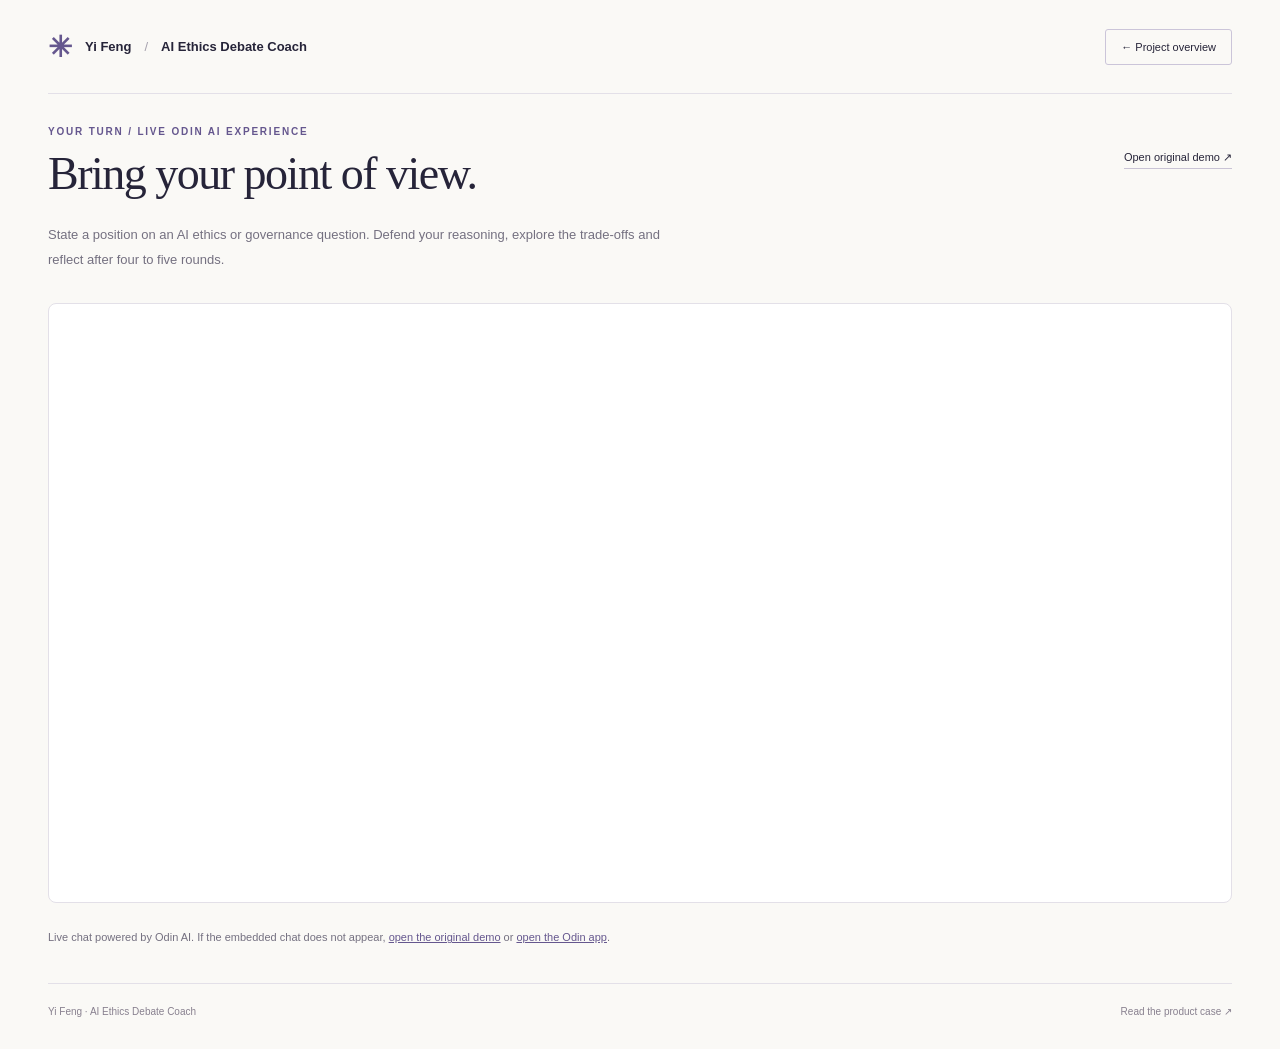
==== debate.html @ d1178a51 "Add AI ethics debate coach case study and live embed Document the conversation flow, RTRI prompt, kn" ====
<!doctype html>
<html lang="en">
<head><meta charset="utf-8"><meta name="viewport" content="width=device-width,initial-scale=1"><title>Try the AI Ethics Debate Coach · Yi Feng</title><link rel="stylesheet" href="styles.css"></head>
<body>
  <header class="nav"><a class="brand" href="./"><span aria-hidden="true">✳</span> Yi Feng <i>/</i> AI Ethics Debate Coach</a><nav><a class="nav-cta" href="./">← Project overview</a></nav></header>
  <main class="chat-main"><section class="chat-heading"><div><p class="eyebrow">YOUR TURN / LIVE ODIN AI EXPERIENCE</p><h1>Bring your point of view.</h1><p>State a position on an AI ethics or governance question. Defend your reasoning, explore the trade-offs and reflect after four to five rounds.</p></div><a class="text-link" href="https://jarosenblum.github.io/Odin/yi-1.html" target="_blank" rel="noopener">Open original demo ↗</a></section><section class="chat-frame" aria-label="Odin AI debate coach"><div id="odin-chatbot"></div></section><p class="embed-note">Live chat powered by Odin AI. If the embedded chat does not appear, <a href="https://jarosenblum.github.io/Odin/yi-1.html" target="_blank" rel="noopener">open the original demo</a> or <a href="https://app.getodin.ai/project/7f9a1a81f8964af6b5eff3/chat/11fe3f4ec80b4e45bf3dbf?agent=default" target="_blank" rel="noopener">open the Odin app</a>.</p></main>
  <footer><span>Yi Feng · AI Ethics Debate Coach</span><a href="./">Read the product case ↗</a></footer>
  <script>window.project_id = "7f9a1a81f8964af6b5eff3"; window.frame_type = "window";</script>
  <script src="https://app.getodin.ai/loader.min.js" project_id="7f9a1a81f8964af6b5eff3" frame_type="window" defer></script>
</body>
</html>
---- styles.css ----
:root{--ink:#262439;--muted:#747080;--accent:#65578e;--paper:#faf9f6;--line:#e3e0e8;--serif:Georgia,'Times New Roman',serif}*{box-sizing:border-box}html{scroll-behavior:smooth}body{margin:0;background:var(--paper);color:var(--ink);font-family:Arial,Helvetica,sans-serif;-webkit-font-smoothing:antialiased}a{color:inherit}button{font:inherit}a,button{touch-action:manipulation}.nav,main,footer{width:min(1240px,calc(100% - 96px));margin:auto}.nav{height:94px;border-bottom:1px solid var(--line);display:flex;justify-content:space-between;align-items:center}.brand{display:flex;gap:13px;align-items:center;text-decoration:none;font-size:13px;font-weight:600}.brand span{font-size:29px;color:var(--accent)}.brand i{font-style:normal;color:#a6a2ae;font-weight:400}.nav nav{display:flex;gap:25px;align-items:center;font-size:11px}.nav nav a{text-decoration:none}.nav-cta{border:1px solid #cbc5d9;padding:11px 15px;border-radius:3px}.hero{padding:72px 0 62px;display:grid;grid-template-columns:1.2fr 1fr;gap:90px;align-items:center}.eyebrow{font-size:10px;font-weight:600;letter-spacing:1.8px;color:var(--accent);margin:0 0 23px}h1{font:normal clamp(60px,6.8vw,88px)/1.02 var(--serif);letter-spacing:-3px;margin:0 0 25px}h1 em,h2 em{font-style:normal;color:var(--accent)}.lead{max-width:470px;color:var(--muted);font-size:16px;line-height:1.85;margin:0}.actions{display:flex;gap:23px;align-items:center;flex-wrap:wrap;margin:29px 0}.button{display:inline-flex;gap:26px;align-items:center;text-decoration:none;font-size:12px;border-radius:3px;padding:15px 20px}.primary{color:#fff;background:var(--accent)}.primary:hover{background:#514370}.text-link{font-size:11px;text-decoration:none;border-bottom:1px solid #c9c3d5;padding-bottom:4px}.tags{display:flex;gap:8px;flex-wrap:wrap}.tags span{font-size:9px;padding:7px 10px;border:1px solid var(--line);border-radius:3px;color:var(--muted)}.flow-card{background:white;border:1px solid var(--line);border-radius:8px;box-shadow:0 16px 45px #30204405;padding:26px 29px}.flow-top{display:flex;gap:8px;align-items:center;font-size:9px;font-weight:600;letter-spacing:1.2px;color:var(--accent)}.tiny-dot{width:5px;height:5px;background:var(--accent);border-radius:50%}.round-pill{margin-left:auto;font-size:9px;font-weight:400;letter-spacing:0;background:#f2eff7;padding:6px 9px;border-radius:20px;color:var(--accent)}.flow-card ol{list-style:none;padding:0;margin:26px 0 20px}.flow-card li{display:flex;gap:18px;align-items:flex-start;position:relative;padding-bottom:28px}.flow-card li:last-child{padding-bottom:0}.flow-card li:not(:last-child):before{content:'';position:absolute;height:calc(100% - 24px);width:1px;background:var(--line);left:13px;top:29px}.step-no{font-size:10px;color:var(--accent);border:1px solid #ded7eb;border-radius:50%;width:27px;height:27px;display:grid;place-items:center;flex:none;background:#faf8fe}.flow-card h3{font-family:var(--serif);font-size:20px;font-weight:normal;margin:1px 0 8px}.flow-card li p{font-size:11px;line-height:1.7;color:var(--muted);margin:0}.flow-caption{font-size:9px;color:#938b9d;line-height:1.7;border-top:1px solid var(--line);padding-top:17px;margin:0}.project-strip{border-top:1px solid var(--line);border-bottom:1px solid var(--line);padding:25px 0;display:grid;grid-template-columns:1.15fr 1fr 1fr;gap:35px}.project-strip span{font-size:9px;letter-spacing:1.3px;color:#91899c}.project-strip p{font-size:12px;line-height:1.6;margin:10px 0 0}.design-section{padding:70px 0}.section-heading h2,h2{font:normal 39px/1.17 var(--serif);letter-spacing:-.8px;margin:0}.section-heading p:not(.eyebrow){font-size:13px;line-height:1.9;color:var(--muted);max-width:650px;margin:20px 0 0}.three-grid{display:grid;grid-template-columns:repeat(3,1fr);gap:35px;margin-top:35px}.three-grid article{border-top:1px solid #cec6dc;padding-top:22px}.card-number{font-size:9px;color:var(--accent);letter-spacing:1px}.three-grid h3{font:normal 24px var(--serif);margin:18px 0 12px}.three-grid p{font-size:12px;line-height:1.9;color:var(--muted);margin:0}.iteration-section{border-top:1px solid var(--line);border-bottom:1px solid var(--line);padding:53px 0;display:grid;grid-template-columns:.9fr 1.1fr;gap:85px}.iteration-section>div>p:not(.eyebrow){font-size:12px;line-height:1.9;color:var(--muted);max-width:420px;margin:21px 0}.iteration-list{align-self:center}.iteration-list>div{display:grid;grid-template-columns:1fr 20px 1.2fr;gap:14px;align-items:center;padding:22px 0;border-bottom:1px solid var(--line);font-size:12px;line-height:1.7}.iteration-list span{color:#8e8699}.iteration-list b{font-weight:400;color:#a99bbe}.iteration-list strong{font-weight:400;color:var(--accent)}.iteration-list>p{font-size:10px!important}.knowledge-section{display:grid;grid-template-columns:.9fr 1.1fr;gap:85px;padding:65px 0}.knowledge-copy>p{font-size:12px;line-height:1.9;color:var(--muted);margin:0 0 16px}.knowledge-copy strong{font-weight:400;color:var(--ink)}.resource-links{display:grid;gap:13px;margin-top:25px;font-size:11px}.resource-links a{text-decoration:none;color:var(--accent)}.closing{background:#f0edf5;border:1px solid #e6e0ef;border-radius:6px;padding:43px;text-align:center;margin-bottom:60px}.closing .eyebrow{margin-bottom:14px}.closing .button{margin-top:25px}footer{padding:22px 0 32px;border-top:1px solid var(--line);display:flex;justify-content:space-between;gap:20px;font-size:10px;color:#88808f}footer a{text-decoration:none}a:focus-visible,button:focus-visible{outline:2px solid var(--accent);outline-offset:5px}.chat-main{padding-top:32px}.chat-heading{display:flex;justify-content:space-between;gap:30px;align-items:flex-start}.chat-heading h1{font-size:46px;letter-spacing:-1.5px}.chat-heading .eyebrow{margin-bottom:14px}.chat-heading p:not(.eyebrow){font-size:13px;line-height:1.9;color:var(--muted);max-width:620px}.chat-heading .text-link{white-space:nowrap;margin-top:25px}.chat-frame{background:#fff;border:1px solid var(--line);border-radius:8px;min-height:600px;margin:18px 0 25px;padding:15px;position:relative}#odin-chatbot{width:100%;min-height:560px}#odin-chatbot iframe{width:100%;min-height:560px;border:0}.embed-note{font-size:11px;color:var(--muted);line-height:1.8;margin-bottom:35px}.embed-note a{color:var(--accent)}@media(max-width:1000px){.nav,main,footer{width:calc(100% - 48px)}.hero{gap:40px}.hero h1{font-size:72px}.flow-card{padding:23px}.iteration-section,.knowledge-section{gap:40px}}@media(max-width:700px){.nav,main,footer{width:calc(100% - 32px)}.nav{height:74px}.brand{gap:8px;font-size:11px}.brand span{font-size:24px}.nav nav>a:first-child{display:none}.nav nav{gap:0}.nav-cta{padding:9px 11px;font-size:10px}.hero{grid-template-columns:1fr;gap:36px;padding:40px 0}.hero h1{font-size:70px}.lead{font-size:14px}.flow-card{max-width:520px}.project-strip{grid-template-columns:1fr;gap:20px}.project-strip p{margin-top:6px}.three-grid{grid-template-columns:1fr;gap:30px}.design-section{padding:45px 0}h2,.section-heading h2{font-size:32px}.iteration-section,.knowledge-section{grid-template-columns:1fr;gap:25px;padding:40px 0}.closing{padding:33px 16px;margin-bottom:40px}.actions{gap:20px}.iteration-list>div{font-size:11px;gap:9px}.chat-heading{display:block}.chat-heading h1{font-size:39px}.chat-heading .text-link{display:inline-block;margin:0 0 12px}.chat-frame{padding:0;min-height:600px}footer{font-size:9px;line-height:1.7}.hero .eyebrow{font-size:9px;letter-spacing:1.5px}}@media(prefers-reduced-motion:reduce){html{scroll-behavior:auto}}
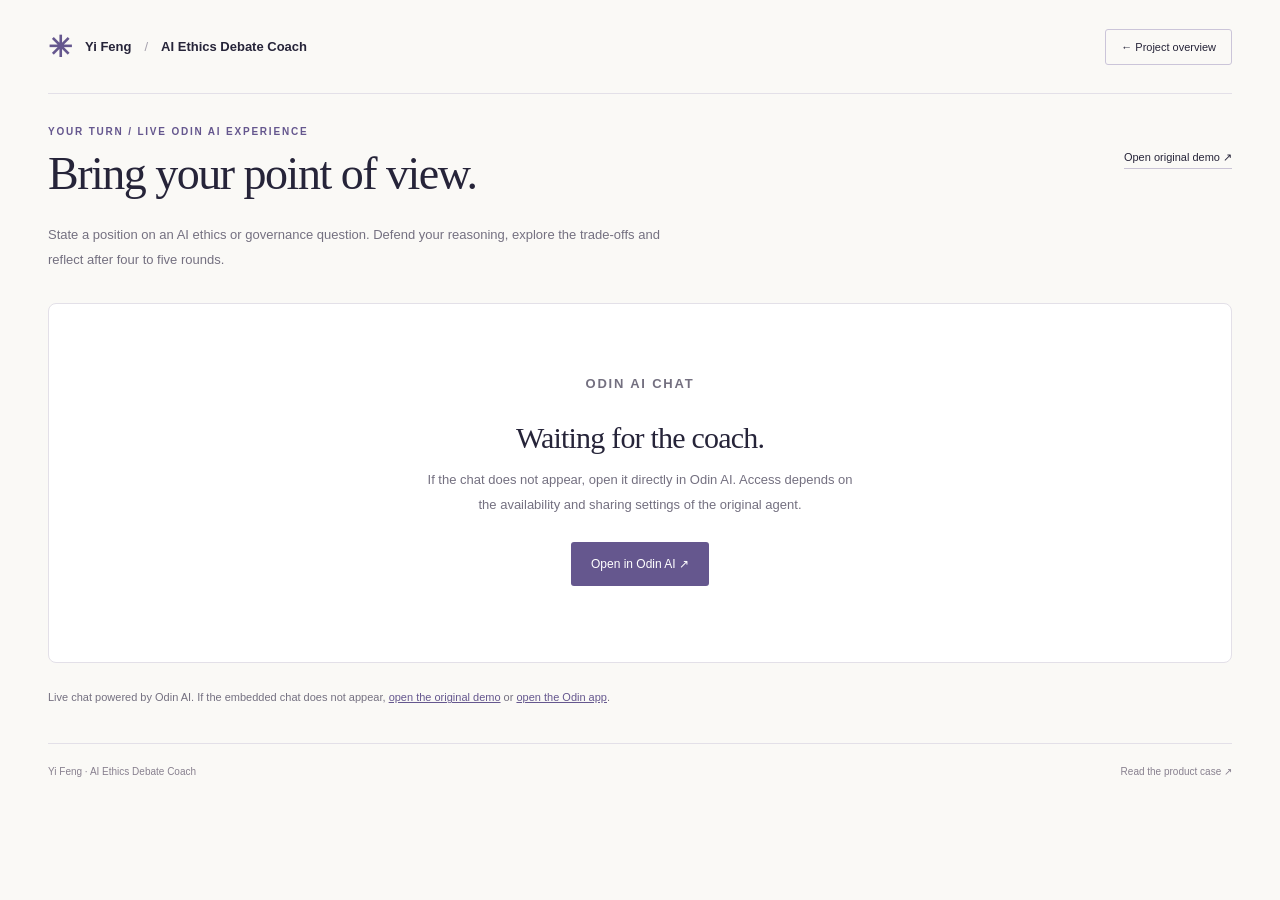
==== commit e250c914: "Add a fallback when the Odin chat is unavailable" ====
--- a/debate.html
+++ b/debate.html
@@ -1,9 +1,9 @@
 <!doctype html>
 <html lang="en">
-<head><meta charset="utf-8"><meta name="viewport" content="width=device-width,initial-scale=1"><title>Try the AI Ethics Debate Coach · Yi Feng</title><link rel="stylesheet" href="styles.css"></head>
+<head><meta charset="utf-8"><meta name="viewport" content="width=device-width,initial-scale=1"><title>Try the AI Ethics Debate Coach · Yi Feng</title><link rel="stylesheet" href="styles.css"><style>#odin-chatbot:empty{min-height:0}.chat-frame:has(#odin-chatbot:empty){min-height:360px}.chat-fallback{display:none}#odin-chatbot:empty+.chat-fallback{display:flex;min-height:320px;flex-direction:column;align-items:center;justify-content:center;text-align:center;padding:30px}.chat-fallback h2{font-size:30px}.chat-fallback p{max-width:440px;font-size:13px;line-height:1.9;color:var(--muted)}.chat-fallback .button{margin-top:12px}</style></head>
 <body>
   <header class="nav"><a class="brand" href="./"><span aria-hidden="true">✳</span> Yi Feng <i>/</i> AI Ethics Debate Coach</a><nav><a class="nav-cta" href="./">← Project overview</a></nav></header>
-  <main class="chat-main"><section class="chat-heading"><div><p class="eyebrow">YOUR TURN / LIVE ODIN AI EXPERIENCE</p><h1>Bring your point of view.</h1><p>State a position on an AI ethics or governance question. Defend your reasoning, explore the trade-offs and reflect after four to five rounds.</p></div><a class="text-link" href="https://jarosenblum.github.io/Odin/yi-1.html" target="_blank" rel="noopener">Open original demo ↗</a></section><section class="chat-frame" aria-label="Odin AI debate coach"><div id="odin-chatbot"></div></section><p class="embed-note">Live chat powered by Odin AI. If the embedded chat does not appear, <a href="https://jarosenblum.github.io/Odin/yi-1.html" target="_blank" rel="noopener">open the original demo</a> or <a href="https://app.getodin.ai/project/7f9a1a81f8964af6b5eff3/chat/11fe3f4ec80b4e45bf3dbf?agent=default" target="_blank" rel="noopener">open the Odin app</a>.</p></main>
+  <main class="chat-main"><section class="chat-heading"><div><p class="eyebrow">YOUR TURN / LIVE ODIN AI EXPERIENCE</p><h1>Bring your point of view.</h1><p>State a position on an AI ethics or governance question. Defend your reasoning, explore the trade-offs and reflect after four to five rounds.</p></div><a class="text-link" href="https://jarosenblum.github.io/Odin/yi-1.html" target="_blank" rel="noopener">Open original demo ↗</a></section><section class="chat-frame" aria-label="Odin AI debate coach"><div id="odin-chatbot"></div><div class="chat-fallback" role="status"><p class="eyebrow">ODIN AI CHAT</p><h2>Waiting for the coach.</h2><p>If the chat does not appear, open it directly in Odin AI. Access depends on the availability and sharing settings of the original agent.</p><a class="button primary" href="https://app.getodin.ai/project/7f9a1a81f8964af6b5eff3/chat/11fe3f4ec80b4e45bf3dbf?agent=default" target="_blank" rel="noopener">Open in Odin AI ↗</a></div></section><p class="embed-note">Live chat powered by Odin AI. If the embedded chat does not appear, <a href="https://jarosenblum.github.io/Odin/yi-1.html" target="_blank" rel="noopener">open the original demo</a> or <a href="https://app.getodin.ai/project/7f9a1a81f8964af6b5eff3/chat/11fe3f4ec80b4e45bf3dbf?agent=default" target="_blank" rel="noopener">open the Odin app</a>.</p></main>
   <footer><span>Yi Feng · AI Ethics Debate Coach</span><a href="./">Read the product case ↗</a></footer>
   <script>window.project_id = "7f9a1a81f8964af6b5eff3"; window.frame_type = "window";</script>
   <script src="https://app.getodin.ai/loader.min.js" project_id="7f9a1a81f8964af6b5eff3" frame_type="window" defer></script>
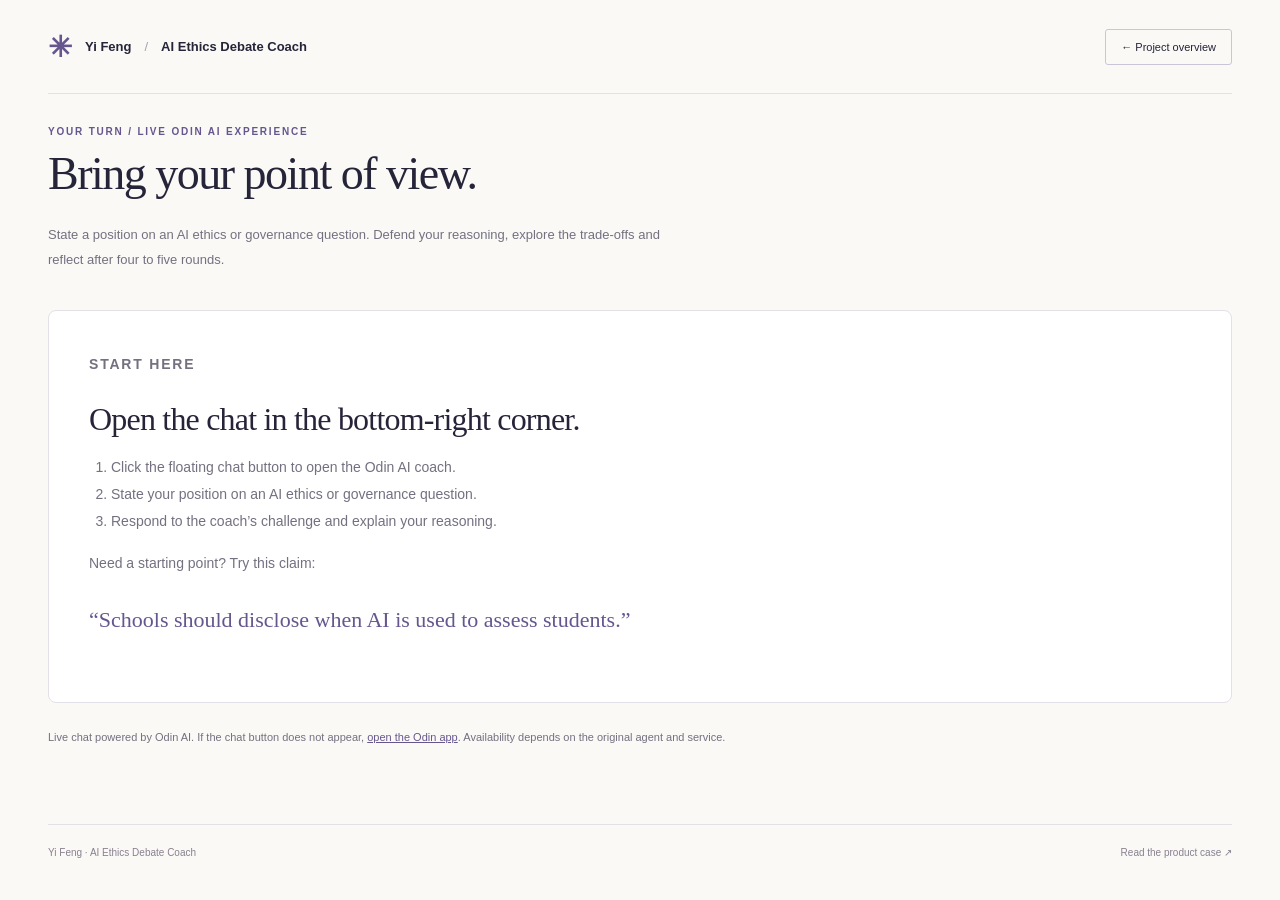
==== commit 6a8198a4: "Use the creator-provided Odin floating chat widget Load the widget on the product case and debate pa" ====
--- a/debate.html
+++ b/debate.html
@@ -1,11 +1,18 @@
 <!doctype html>
 <html lang="en">
-<head><meta charset="utf-8"><meta name="viewport" content="width=device-width,initial-scale=1"><title>Try the AI Ethics Debate Coach · Yi Feng</title><link rel="stylesheet" href="styles.css"><style>#odin-chatbot:empty{min-height:0}.chat-frame:has(#odin-chatbot:empty){min-height:360px}.chat-fallback{display:none}#odin-chatbot:empty+.chat-fallback{display:flex;min-height:320px;flex-direction:column;align-items:center;justify-content:center;text-align:center;padding:30px}.chat-fallback h2{font-size:30px}.chat-fallback p{max-width:440px;font-size:13px;line-height:1.9;color:var(--muted)}.chat-fallback .button{margin-top:12px}</style></head>
+<head><meta charset="utf-8"><meta name="viewport" content="width=device-width,initial-scale=1"><title>Try the AI Ethics Debate Coach · Yi Feng</title><link rel="stylesheet" href="styles.css"><style>.chat-guide{background:white;border:1px solid var(--line);border-radius:8px;padding:40px;margin:25px 0}.chat-guide h2{font-size:32px}.chat-guide p,.chat-guide li{font-size:14px;line-height:1.9;color:var(--muted)}.chat-guide ol{padding-left:22px}.starter{color:var(--accent)!important;font-family:var(--serif);font-size:22px!important;max-width:640px}.chat-main{min-height:calc(100vh - 170px)}@media(max-width:700px){.chat-guide{padding:24px}}</style></head>
 <body>
   <header class="nav"><a class="brand" href="./"><span aria-hidden="true">✳</span> Yi Feng <i>/</i> AI Ethics Debate Coach</a><nav><a class="nav-cta" href="./">← Project overview</a></nav></header>
-  <main class="chat-main"><section class="chat-heading"><div><p class="eyebrow">YOUR TURN / LIVE ODIN AI EXPERIENCE</p><h1>Bring your point of view.</h1><p>State a position on an AI ethics or governance question. Defend your reasoning, explore the trade-offs and reflect after four to five rounds.</p></div><a class="text-link" href="https://jarosenblum.github.io/Odin/yi-1.html" target="_blank" rel="noopener">Open original demo ↗</a></section><section class="chat-frame" aria-label="Odin AI debate coach"><div id="odin-chatbot"></div><div class="chat-fallback" role="status"><p class="eyebrow">ODIN AI CHAT</p><h2>Waiting for the coach.</h2><p>If the chat does not appear, open it directly in Odin AI. Access depends on the availability and sharing settings of the original agent.</p><a class="button primary" href="https://app.getodin.ai/project/7f9a1a81f8964af6b5eff3/chat/11fe3f4ec80b4e45bf3dbf?agent=default" target="_blank" rel="noopener">Open in Odin AI ↗</a></div></section><p class="embed-note">Live chat powered by Odin AI. If the embedded chat does not appear, <a href="https://jarosenblum.github.io/Odin/yi-1.html" target="_blank" rel="noopener">open the original demo</a> or <a href="https://app.getodin.ai/project/7f9a1a81f8964af6b5eff3/chat/11fe3f4ec80b4e45bf3dbf?agent=default" target="_blank" rel="noopener">open the Odin app</a>.</p></main>
+  <main class="chat-main">
+    <section class="chat-heading"><div><p class="eyebrow">YOUR TURN / LIVE ODIN AI EXPERIENCE</p><h1>Bring your point of view.</h1><p>State a position on an AI ethics or governance question. Defend your reasoning, explore the trade-offs and reflect after four to five rounds.</p></div></section>
+    <section class="chat-guide" aria-label="How to start a debate"><p class="eyebrow">START HERE</p><h2>Open the chat in the bottom-right corner.</h2><ol><li>Click the floating chat button to open the Odin AI coach.</li><li>State your position on an AI ethics or governance question.</li><li>Respond to the coach’s challenge and explain your reasoning.</li></ol><p>Need a starting point? Try this claim:</p><p class="starter">“Schools should disclose when AI is used to assess students.”</p></section>
+    <p class="embed-note">Live chat powered by Odin AI. If the chat button does not appear, <a href="https://app.getodin.ai/project/7f9a1a81f8964af6b5eff3/chat/11fe3f4ec80b4e45bf3dbf?agent=default" target="_blank" rel="noopener">open the Odin app</a>. Availability depends on the original agent and service.</p>
+  </main>
   <footer><span>Yi Feng · AI Ethics Debate Coach</span><a href="./">Read the product case ↗</a></footer>
-  <script>window.project_id = "7f9a1a81f8964af6b5eff3"; window.frame_type = "window";</script>
-  <script src="https://app.getodin.ai/loader.min.js" project_id="7f9a1a81f8964af6b5eff3" frame_type="window" defer></script>
+  <script>
+    window.project_id = "7f9a1a81f8964af6b5eff3";
+    window.frame_type = "widget";
+  </script>
+  <script src="https://app.getodin.ai/loader.min.js" project_id="7f9a1a81f8964af6b5eff3" frame_type="widget" defer></script>
 </body>
 </html>
